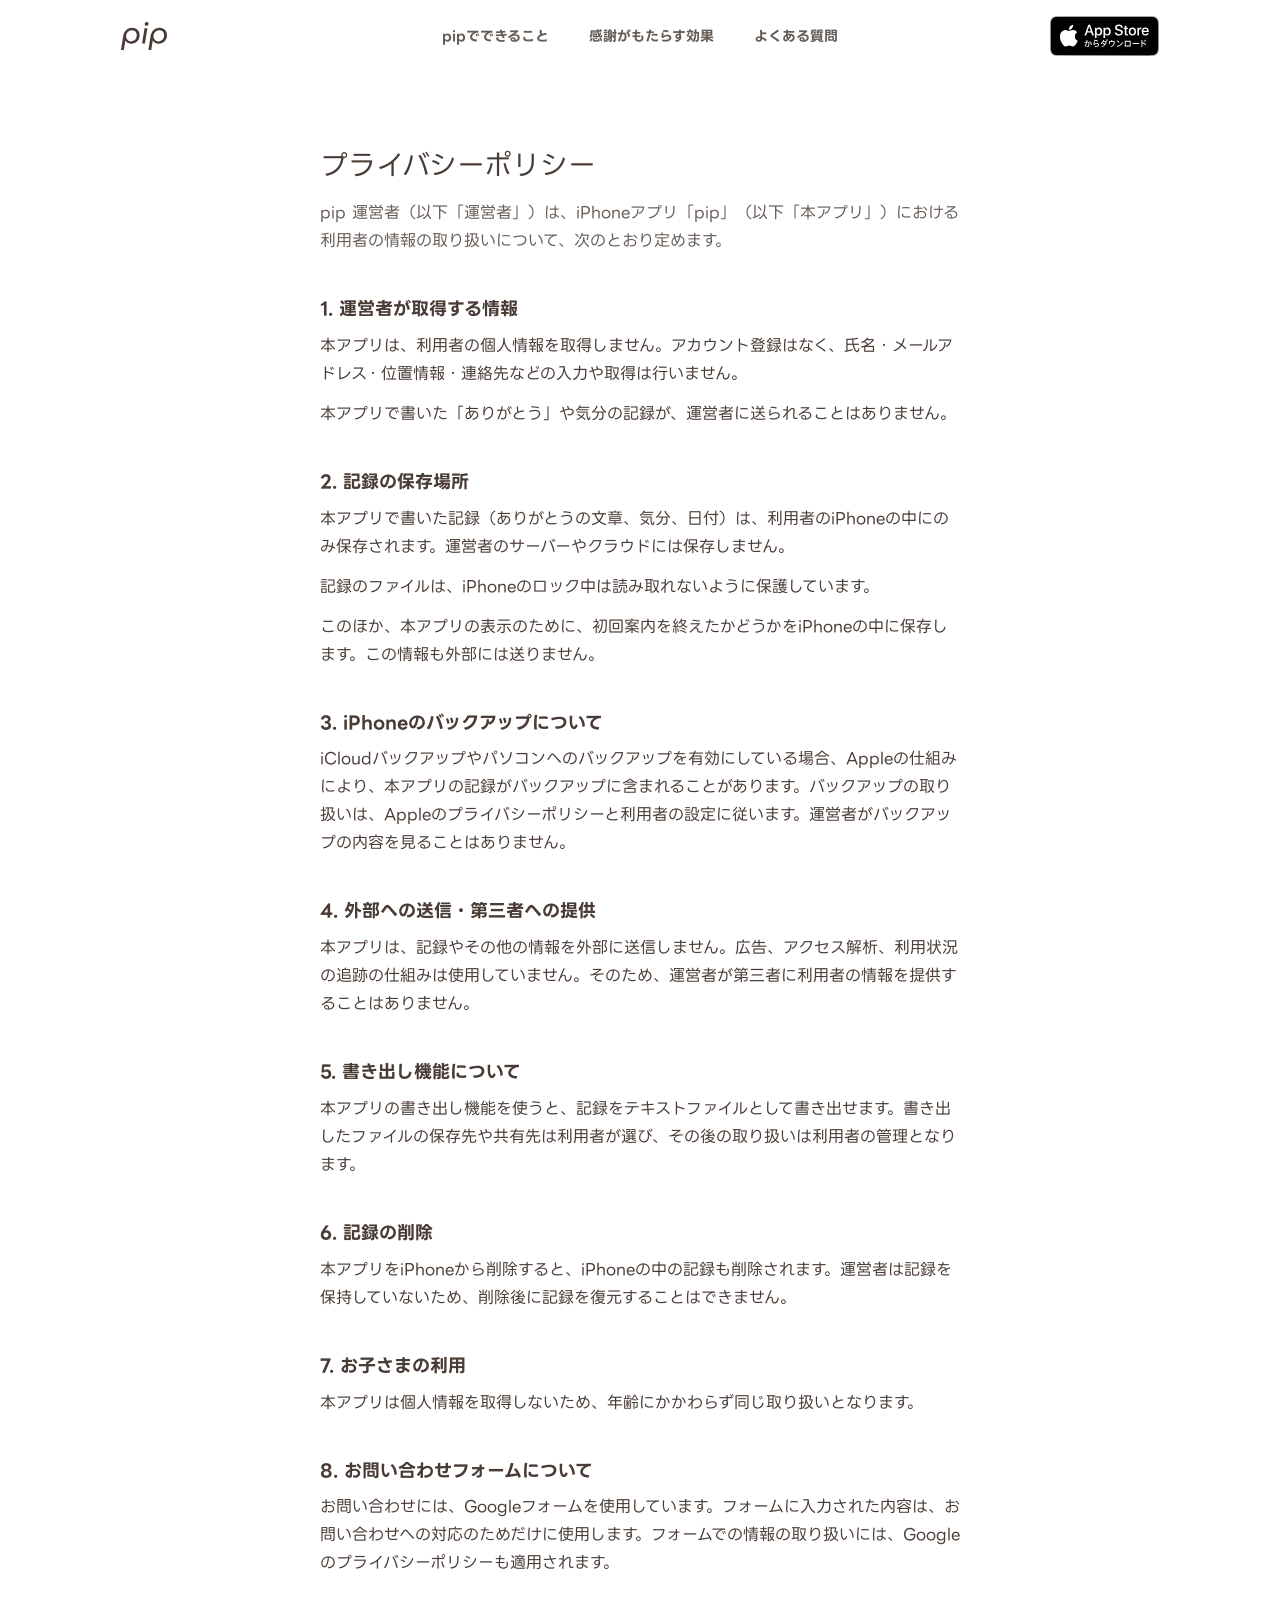
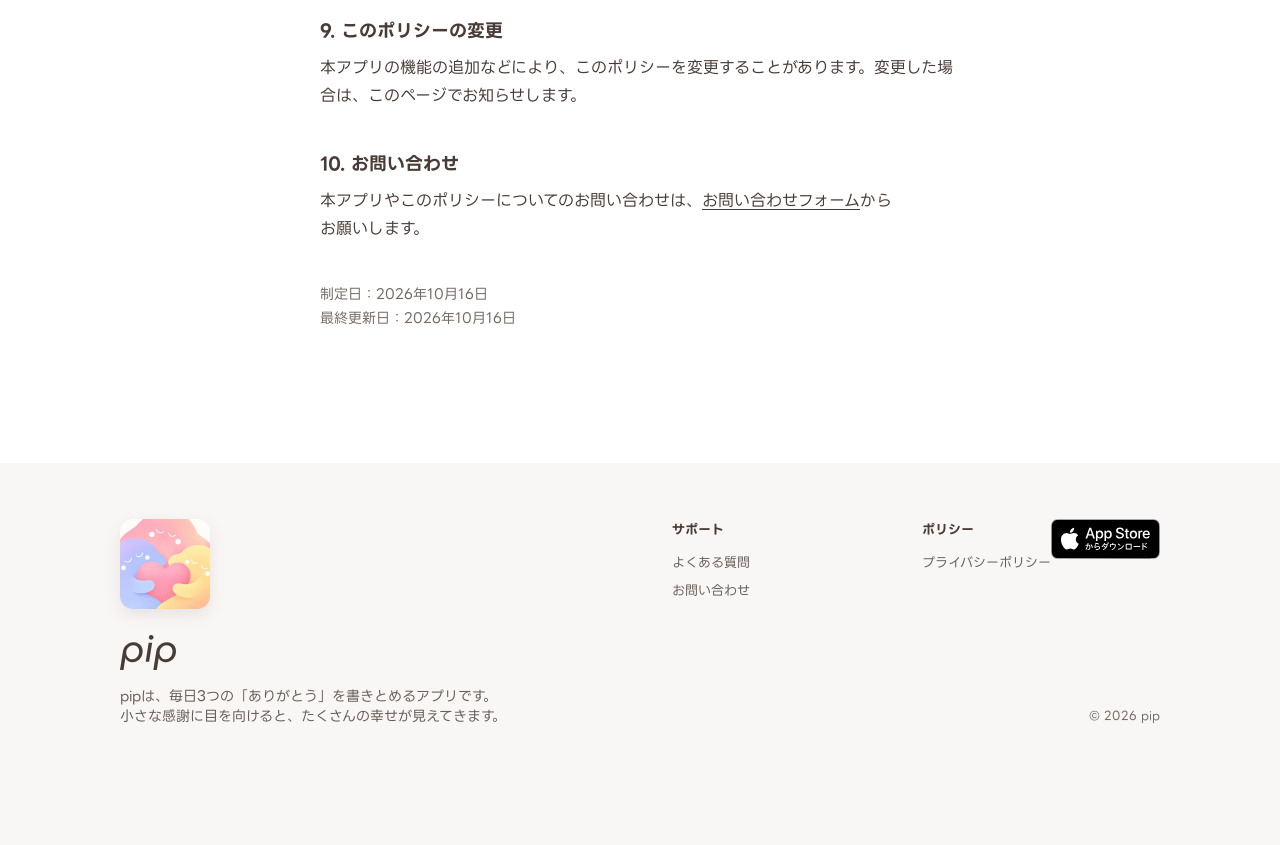
==== privacy/index.html @ 86acd4b5 "Keep the for-yourself gap above the App Store badge Co-Authored-By: Claude Opus 5.5 <noreply@anthrop" ====
<!doctype html>
<html lang="ja">
<head>
  <meta charset="utf-8">
  <meta name="viewport" content="width=device-width, initial-scale=1">
  <title>プライバシーポリシー | pip</title>
  <meta property="og:type" content="website">
  <meta property="og:site_name" content="pip">
  <meta property="og:title" content="プライバシーポリシー | pip">
  <meta property="og:description" content="pipのプライバシーポリシー">
  <meta property="og:url" content="https://pip-diary.com/privacy/">
  <meta property="og:image" content="https://pip-diary.com/ogp.png?v=20261016-2">
  <meta property="og:image:width" content="1200">
  <meta property="og:image:height" content="630">
  <meta property="og:image:alt" content="pip なんでもない日が愛おしくなる。毎日3つの「ありがとう」を書きとめるアプリの画面">
  <meta name="twitter:card" content="summary_large_image">
  <link rel="icon" href="../assets/img/favicon-64.png?v=20261016-2" type="image/png" sizes="64x64">
  <link rel="apple-touch-icon" href="../assets/img/apple-touch-icon.png">
  <link rel="stylesheet" href="../assets/site.css?v=20261027-4">
</head>
<body>
<header class="site-head">
  <div class="wrap">
    <a class="logo" href="../" aria-label="pip トップ"><img src="../assets/img/logo.svg" alt="pip" width="46" height="29"></a>
    <nav class="site-nav" aria-label="サイト">
      <a href="../#features">pipでできること</a>
      <a href="../#research">感謝がもたらす効果</a>
      <a href="../support/">よくある質問</a>
    </nav>
    <div class="head-actions">
      <a class="appstore-badge sm" href="https://apps.apple.com/jp/app/id6823105506"><img src="../assets/img/appstore-badge-ja.svg" alt="App Storeからダウンロード" width="109" height="40"></a>
      <button class="menu-btn" type="button" aria-label="メニューを開く" aria-expanded="false" aria-controls="menu">
        <svg class="i-open" width="24" height="24" viewBox="0 0 24 24" fill="none" aria-hidden="true"><path d="M4 7h16M4 12h16M4 17h16" stroke="currentColor" stroke-width="1.6" stroke-linecap="round"/></svg>
        <svg class="i-close" width="24" height="24" viewBox="0 0 24 24" fill="none" aria-hidden="true"><path d="M6 6l12 12M18 6L6 18" stroke="currentColor" stroke-width="1.6" stroke-linecap="round"/></svg>
      </button>
    </div>
  </div>
  <nav class="menu-panel" id="menu" aria-label="メニュー">
    <a href="../#features">pipでできること</a>
    <a href="../#research">感謝がもたらす効果</a>
    <a href="../support/">よくある質問</a>
  </nav>
</header>

<main class="doc">
  <h1>プライバシーポリシー</h1>
  <p class="lead">pip 運営者（以下「運営者」）は、iPhoneアプリ「pip」（以下「本アプリ」）における利用者の情報の取り扱いについて、次のとおり<span class="nw">定めます。</span></p>

  <h2>1. 運営者が取得する情報</h2>
  <p>本アプリは、利用者の個人情報を取得しません。アカウント登録はなく、氏名・メールアドレス・位置情報・連絡先などの入力や取得は行いません。</p>
  <p>本アプリで書いた「ありがとう」や気分の記録が、運営者に送られることはありません。</p>

  <h2>2. 記録の保存場所</h2>
  <p>本アプリで書いた記録（ありがとうの文章、気分、日付）は、利用者のiPhoneの中にのみ保存されます。運営者のサーバーやクラウドには保存しません。</p>
  <p>記録のファイルは、iPhoneのロック中は読み取れないように保護しています。</p>
  <p>このほか、本アプリの表示のために、初回案内を終えたかどうかをiPhoneの中に保存します。この情報も外部には送りません。</p>

  <h2>3. iPhoneのバックアップについて</h2>
  <p>iCloudバックアップやパソコンへのバックアップを有効にしている場合、Appleの仕組みにより、本アプリの記録がバックアップに含まれることがあります。バックアップの取り扱いは、Appleのプライバシーポリシーと利用者の設定に従います。運営者がバックアップの内容を見ることはありません。</p>

  <h2>4. 外部への送信・第三者への提供</h2>
  <p>本アプリは、記録やその他の情報を外部に送信しません。広告、アクセス解析、利用状況の追跡の仕組みは使用していません。そのため、運営者が第三者に利用者の情報を提供することはありません。</p>

  <h2>5. 書き出し機能について</h2>
  <p>本アプリの書き出し機能を使うと、記録をテキストファイルとして書き出せます。書き出したファイルの保存先や共有先は利用者が選び、その後の取り扱いは利用者の管理となります。</p>

  <h2>6. 記録の削除</h2>
  <p>本アプリをiPhoneから削除すると、iPhoneの中の記録も削除されます。運営者は記録を保持していないため、削除後に記録を復元することはできません。</p>

  <h2>7. お子さまの利用</h2>
  <p>本アプリは個人情報を取得しないため、年齢にかかわらず同じ取り扱いとなります。</p>

  <h2>8. お問い合わせフォームについて</h2>
  <p>お問い合わせには、Googleフォームを使用しています。フォームに入力された内容は、お問い合わせへの対応のためだけに使用します。フォームでの情報の取り扱いには、Googleのプライバシーポリシーも適用されます。</p>

  <h2>9. このポリシーの変更</h2>
  <p>本アプリの機能の追加などにより、このポリシーを変更することがあります。変更した場合は、このページでお知らせします。</p>

  <h2>10. お問い合わせ</h2>
  <p>本アプリやこのポリシーについてのお問い合わせは、<a href="https://docs.google.com/forms/d/e/1FAIpQLSdJjo40BKDZ7xD40BQzMcI94YQPE84XWrnTMVoTumcltyZtCQ/viewform">お問い合わせフォーム</a>から<span class="nw">お願いします。</span></p>

  <p class="meta">制定日：2026年10月16日<br>最終更新日：2026年10月16日</p>
</main>

<footer class="site-foot">
  <div class="wrap foot">
    <p class="foot-title">今日から、ありがとうを残そう</p>
    <a class="appstore-badge sm foot-dl" href="https://apps.apple.com/jp/app/id6823105506"><img src="../assets/img/appstore-badge-ja.svg" alt="App Storeからダウンロード" width="109" height="40"></a>
    <div class="foot-brand">
      <img class="foot-icon" src="../assets/img/app-icon.png" alt="" width="90" height="90" loading="lazy">
      <img class="foot-logo" src="../assets/img/logo.svg" alt="pip" width="56" height="35">
      <p class="foot-lead">pipは、毎日3つの「ありがとう」を<br class="br-sp">書きとめるアプリです。<br>小さな感謝に目を向けると、<br class="br-sp">たくさんの幸せが<span class="nw">見えてきます。</span></p>
    </div>
    <div class="foot-col foot-sup"><h2>サポート</h2><ul><li><a href="../support/">よくある質問</a></li><li><a href="https://docs.google.com/forms/d/e/1FAIpQLSdJjo40BKDZ7xD40BQzMcI94YQPE84XWrnTMVoTumcltyZtCQ/viewform">お問い合わせ</a></li></ul></div>
    <div class="foot-col foot-pol"><h2>ポリシー</h2><ul><li><a href="../privacy/">プライバシーポリシー</a></li></ul></div>
    <small class="foot-copy">© 2026 pip</small>
  </div>
</footer>
<script src="../assets/site.js?v=20261027-4" defer></script>
</body>
</html>
---- assets/site.css ----
/* pip site — shared foundation (LP, privacy, support)
   No external requests: fonts are bundled and subset to the characters used on the site. */

@font-face { font-family: "LINE Seed JP"; src: url("fonts/LINESeedJP-Regular.subset.woff2") format("woff2"); font-weight: 400; font-display: swap; }
@font-face { font-family: "LINE Seed JP"; src: url("fonts/LINESeedJP-Bold.subset.woff2") format("woff2"); font-weight: 700; font-display: swap; }
@font-face { font-family: "Unbounded"; src: url("fonts/Unbounded.subset.woff2") format("woff2"); font-weight: 300 600; font-display: swap; }
@font-face { font-family: "DM Sans"; src: url("fonts/DMSans.subset.woff2") format("woff2"); font-weight: 600; font-display: swap; }

:root {
  --ink: #493B35;
  --sub: #665C56;
  --muted: #756B65;
  --page: #FFFFFF;
  --milk: #FFFFFF;
  --panel: #F9F7F6;
  --selected: #EDE2DA;
  --line: #E8E1DB;
  --m-blue: #B9D3F5; --m-peri: #C9CEF5; --m-lav: #D9C9EF; --m-pink: #EEC3D6; --m-peach: #EEC8AF;
  --jp: "LINE Seed JP", -apple-system, "Hiragino Sans", "Hiragino Kaku Gothic ProN", sans-serif;
  --en: "Unbounded", var(--jp);
  --wide: 1200px;
  --gutter: 120px;
  --ease: cubic-bezier(.2,.8,.2,1);
  color-scheme: light;
}

* { box-sizing: border-box; }
html { -webkit-text-size-adjust: 100%; scroll-behavior: smooth; }
body {
  margin: 0;
  background: var(--page);
  color: var(--ink);
  font-family: var(--jp);
  font-size: 16px;
  line-height: 1.75;
  -webkit-font-smoothing: antialiased;
  overflow-x: hidden;
}
img { display: block; max-width: 100%; height: auto; }
.br-sp { display: none; }
.nw { white-space: nowrap; }
a { color: inherit; }
.wrap { max-width: calc(var(--wide) + var(--gutter) * 2); margin: 0 auto; padding: 0 var(--gutter); }
.sr-only { position: absolute; width: 1px; height: 1px; overflow: hidden; clip: rect(0 0 0 0); white-space: nowrap; }

/* ---------- buttons ---------- */
.pill {
  display: inline-flex; align-items: center; justify-content: center;
  height: 40px; padding: 0 18px; border-radius: 999px;
  background: var(--ink); color: #fff; font-weight: 700; font-size: 14px; line-height: 20px;
  text-decoration: none; white-space: nowrap;
  transition: transform .3s var(--ease), box-shadow .3s var(--ease);
}
.pill.ghost { background: var(--selected); color: var(--ink); }
.pill.lg { height: 60px; padding: 0 36px; font-size: 17px; }
.pill:hover { transform: translateY(-2px); box-shadow: 0 10px 24px rgba(73,59,53,.18); }
.pill[aria-disabled="true"] { cursor: default; }
/* official App Store badge (used once the app is available; lp.js swaps the buttons) */
.appstore-badge { display: inline-block; line-height: 0; padding: 15px; margin: -15px; border-radius: 8px; }
/* same height as the former large button (60px, 56px on phones); clear space = 1/4 of the height */
.appstore-badge img { height: 60px; width: auto; }
.appstore-badge.sm { padding: 10px; margin: -10px; }
.appstore-badge.sm img { height: 40px; }
.pill[aria-disabled="true"]:hover { transform: none; box-shadow: none; }
.pill.ghost:hover { box-shadow: 0 8px 18px rgba(73,59,53,.10); }

/* ---------- header ---------- */
.site-head { position: sticky; top: 0; z-index: 50; height: 72px; border-bottom: 1px solid var(--line); background: rgba(255,255,255,.86); backdrop-filter: blur(14px); -webkit-backdrop-filter: blur(14px); transition: background-color .35s ease, border-color .35s ease, backdrop-filter .35s ease; }
.site-head .wrap { display: flex; align-items: center; justify-content: space-between; height: 72px; border: 1px solid transparent; border-radius: 99px; transition: max-width .45s var(--ease), padding .45s var(--ease), height .45s var(--ease), transform .45s var(--ease), background-color .35s ease, border-color .35s ease, box-shadow .35s ease; }
/* after scrolling: floating glass bar (Figma 状態 / スクロール後のヘッダー) */
/* before scrolling: no underline and no white band, so the page background runs under the header (2026-10-17) */
.site-head:not(.is-scrolled) { border-bottom-color: transparent; background: transparent; backdrop-filter: none; -webkit-backdrop-filter: none; }
/* LP only: the nav appears with the floating bar after scrolling */
.site-nav { transition: opacity .35s ease, visibility .35s; }
body:has(.hero) .site-head:not(.is-scrolled) .site-nav { opacity: 0; visibility: hidden; }
.site-head.is-scrolled { background: transparent; border-bottom-color: transparent; backdrop-filter: none; -webkit-backdrop-filter: none; pointer-events: none; }
.site-head.is-scrolled .wrap { pointer-events: auto; max-width: 1232px; height: 64px; padding: 0 16px 0 28px; transform: translateY(16px); background: rgba(255,255,255,.56); border-color: rgba(255,255,255,.9); backdrop-filter: blur(10px); -webkit-backdrop-filter: blur(10px); box-shadow: 0 10px 30px rgba(112,83,71,.08); }
.site-head .logo img { width: 46px; height: auto; }
.site-head .wrap { position: relative; }
.site-nav { position: absolute; left: 50%; top: 50%; transform: translate(-50%, -50%); display: flex; gap: 40px; font-size: 14px; line-height: 20px; font-weight: 700; color: var(--sub); white-space: nowrap; }
.site-nav a { text-decoration: none; transition: color .2s; }
.site-nav a:hover, .site-nav a[aria-current="page"] { color: var(--ink); }
.head-actions { display: flex; align-items: center; gap: 10px; margin-left: auto; }
.menu-btn { display: none; width: 40px; height: 40px; border: 0; background: none; padding: 0; cursor: pointer; color: var(--ink); align-items: center; justify-content: center; }
.menu-btn .i-close { display: none; }
.menu-btn[aria-expanded="true"] .i-open { display: none; }
.menu-btn[aria-expanded="true"] .i-close { display: block; }
.menu-panel { display: none; }

/* ---------- section headings (shared with the LP) ---------- */
.en { font-family: var(--en); font-weight: 500; color: #F28B8A; font-size: 15px; line-height: 22px; letter-spacing: .02em; }
.h2 { font-size: 44px; line-height: 64px; font-weight: 400; margin: 0; }
.sec-head { text-align: center; }
.sec-head .en { display: block; margin-bottom: 14px; }
.sec-head .lead { margin: 16px auto 0; color: var(--ink); font-size: 16px; line-height: 28px; letter-spacing: .04em; }

/* ---------- FAQ (Figma pip / FAQ / v1) ---------- */
.faq { padding-top: 120px; padding-bottom: 160px; }
.faq .sec-head .en { margin-bottom: 18px; }
.qa-list { max-width: 760px; margin: 72px auto 0; border-bottom: 1px solid var(--line); }
.qa { display: flex; gap: 20px; padding: 28px 0; border-top: 1px solid var(--line); }
.q-mark { flex: none; font: 500 18px/30px var(--en); color: var(--muted); }
.qa dt { font-size: 18px; line-height: 30px; font-weight: 700; text-wrap: balance; }
.qa dd { margin: 8px 0 0; font-size: 15px; line-height: 28px; color: var(--sub); }
.faq-contact { max-width: 760px; margin: 32px auto 0; font-size: 15px; line-height: 28px; color: var(--sub); }
.faq-contact a { color: var(--ink); text-underline-offset: 3px; }

/* ---------- footer ---------- */
.site-foot { position: relative; background: var(--panel); padding: 56px 0 120px; overflow: hidden; }
/* Figma Footer (PC 618:627 v35 / SP 636:735 v34) */
.foot { position: relative; display: grid; grid-template-columns: minmax(0, 580px) minmax(0, 250px) minmax(max-content, 1fr) auto; column-gap: 0; grid-template-areas: "brand sup pol dl"; align-items: start; }
.foot-title { display: none; margin: 0; font-size: 22px; line-height: 32px; font-weight: 700; }
.foot-dl { grid-area: dl; }
.foot-brand { grid-area: brand; display: flex; flex-direction: column; align-items: flex-start; gap: 16px; }
.foot-icon { width: 90px; height: 90px; border-radius: 13px; box-shadow: 0 6px 16px rgba(112,83,71,.12); }
.foot-logo { width: 56px; margin-top: 10px; } /* キャラクターとの間 16→26px（2026-10-17） */
.foot-lead { margin: 0; font-size: 14px; line-height: 1.4; color: var(--sub); }
.foot-sup { grid-area: sup; } .foot-pol { grid-area: pol; }
.foot-col h2 { margin: 0 0 12px; font-size: 13px; line-height: 20px; }
.foot-col ul { list-style: none; margin: 0; padding: 0; font-size: 13px; color: var(--sub); line-height: 22px; }
.foot-col li + li { margin-top: 6px; }
.foot-col a { text-decoration: none; white-space: nowrap; }
.foot-col a:hover { text-decoration: underline; }
.foot-copy { position: absolute; right: var(--gutter); bottom: 0; font-size: 12px; line-height: 18px; color: var(--muted); }

/* ---------- document pages (privacy / support): simple single column ---------- */
.doc { max-width: 680px; margin: 0 auto; padding: 72px 20px 120px; }
.doc h1 { font-size: 28px; line-height: 1.5; font-weight: 400; margin: 0 0 12px; }
.doc h2 { font-size: 18px; line-height: 1.6; font-weight: 700; margin: 40px 0 8px; text-wrap: balance; }
.doc p, .doc li { margin: 0 0 12px; }
.doc .lead { color: var(--sub); margin-bottom: 32px; }
.doc .meta { color: var(--muted); font-size: 14px; margin-top: 40px; }
.doc a { color: var(--ink); text-underline-offset: 3px; }
.doc .card { background: var(--panel); border-radius: 18px; padding: 20px 22px; margin: 16px 0; }
.doc .qa dt { font-weight: 700; margin-top: 24px; text-wrap: balance; }
.doc .qa dd { margin: 4px 0 0; color: var(--ink); }
.doc .button { display: inline-flex; align-items: center; height: 52px; padding: 0 24px; border-radius: 999px; background: var(--ink); color: #fff; font-weight: 700; text-decoration: none; }

@media (max-width: 860px) {
  :root { --gutter: 24px; }
  .br-sp { display: inline; }
  .site-head { height: 60px; border-bottom: 0; }
  .site-head .wrap { height: 60px; padding: 0 16px 0 20px; }
  .site-head.is-scrolled .wrap { max-width: calc(100% - 24px); height: 52px; padding: 0 4px 0 16px; transform: translateY(10px); }
  .head-actions { gap: 4px; }
  .site-head .logo img { width: 40px; }
  .site-nav, .head-actions .ghost { display: none; }
  /* before scrolling: logo left, menu right (Figma SP Header); the download button joins after scrolling */
  .menu-btn { display: inline-flex; }
  .site-head:not(.is-scrolled) .head-actions .pill, .site-head:not(.is-scrolled) .head-actions .appstore-badge { display: none; }
  /* Figma 状態 / SPメニューを開いたとき */
  .menu-panel { position: fixed; top: 70px; left: 12px; right: 12px; pointer-events: auto; padding: 8px 20px; border-radius: 24px; background: rgba(255,255,255,.92); border: 1px solid rgba(255,255,255,.9); backdrop-filter: blur(10px); -webkit-backdrop-filter: blur(10px); box-shadow: 0 10px 30px rgba(112,83,71,.10); }
  .menu-panel.open { display: block; }
  .menu-panel a { display: block; padding: 14px 0; text-decoration: none; font-size: 15px; font-weight: 700; line-height: 22px; color: var(--ink); }
  .menu-panel a + a { border-top: 1px solid var(--line); }
  .site-foot { padding: 48px 0 56px; }
  /* Figma Footer SP (636:735 v35): brand -> links -> download -> copyright */
  .foot { grid-template-columns: auto auto; justify-content: start; column-gap: 48px; grid-template-areas: "brand brand" "sup pol" "dl dl" "copy copy"; }
  .foot-brand { gap: 12px; margin-bottom: 32px; }
  .foot-icon { width: 64px; height: 64px; border-radius: 14px; }
  .foot-logo { width: 40px; margin-top: 0; } /* SPはヘッダーのロゴと同じ幅 */
  .foot-lead { font-size: 13px; line-height: 22px; }
  .foot-col h2 { margin-bottom: 10px; }
  .foot-col ul { line-height: 20px; }
  .foot-col li + li { margin-top: 10px; }
  .foot-dl { justify-self: start; margin-top: 32px; }
  /* the badge's -10px tap margin would cancel the 32px gap: keep the visible gap at 32px */
  .appstore-badge.sm.foot-dl { margin-top: 22px; }
  .appstore-badge:not(.sm) { padding: 14px; margin: -14px; }
  .appstore-badge:not(.sm) img { height: 56px; }
  .foot-copy { position: static; grid-area: copy; margin-top: 32px; font-size: 11px; }
  .en { font-size: 12px; line-height: 18px; }
  .h2 { font-size: 26px; line-height: 38px; }
  .sec-head .en { margin-bottom: 8px; }
  .sec-head .lead { font-size: 14px; line-height: 24px; margin-top: 12px; }
  .faq { padding-top: 64px; padding-bottom: 96px; }
  .faq .sec-head .en { margin-bottom: 8px; }
  .qa-list { margin-top: 32px; }
  .qa { gap: 12px; padding: 22px 0; }
  .q-mark { font-size: 15px; line-height: 26px; }
  .qa dt { font-size: 16px; line-height: 26px; }
  .qa dd { font-size: 14px; line-height: 24px; }
  .faq-contact { margin-top: 24px; font-size: 14px; line-height: 24px; }
  .doc { padding-top: 48px; }
  .doc h1 { font-size: 24px; }
}

@media (prefers-reduced-motion: reduce) {
  html { scroll-behavior: auto; }
  *, *::before, *::after { animation: none !important; transition: none !important; }
}
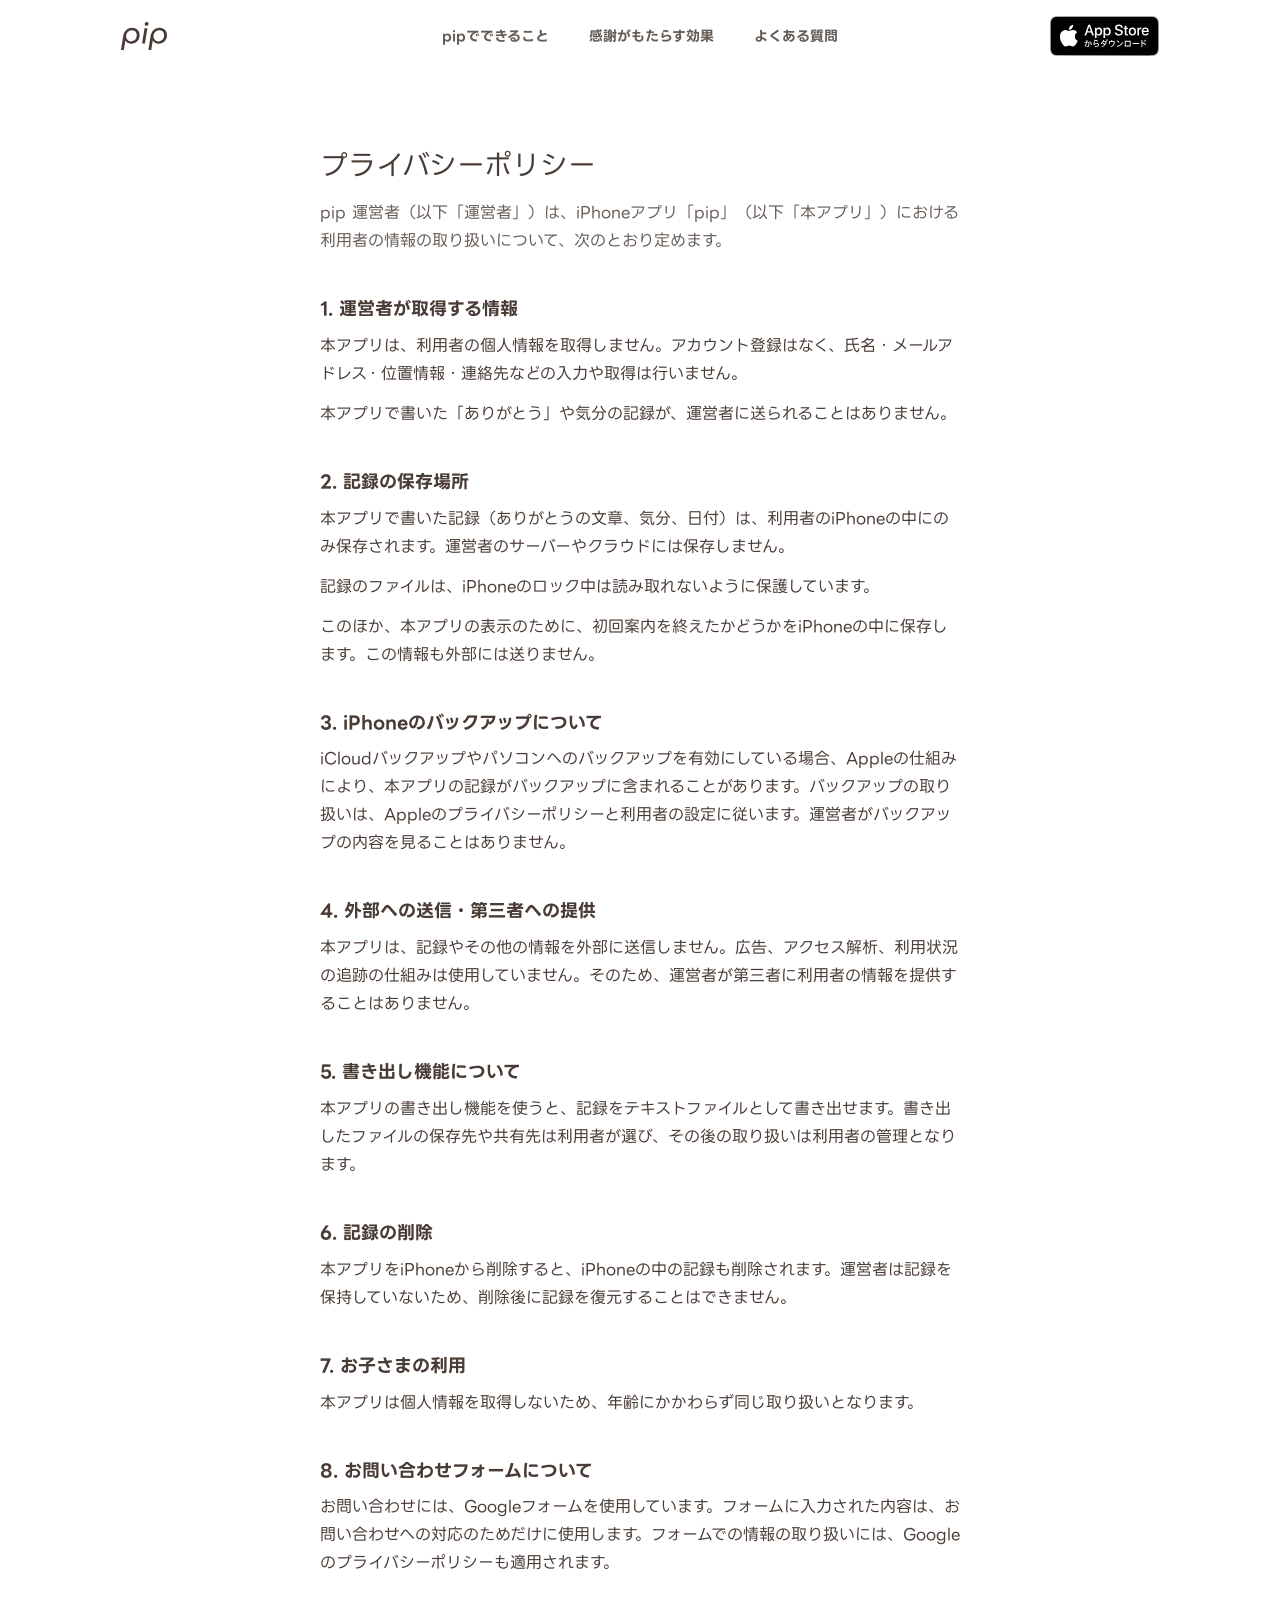
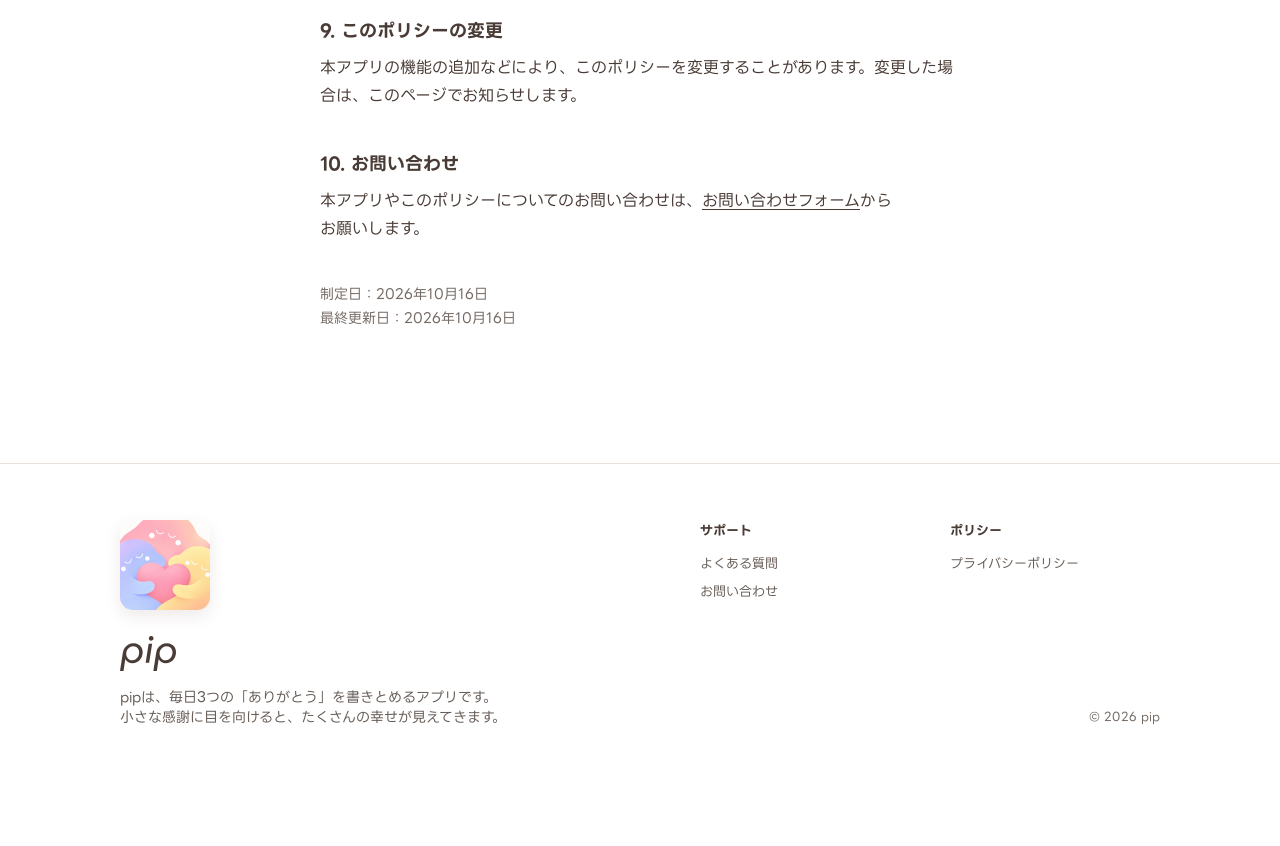
==== commit 506ace13: "Remove footer App Store badge and the line above for yourself; footer without background, tighter sp" ====
--- a/privacy/index.html
+++ b/privacy/index.html
@@ -16,7 +16,7 @@
   <meta name="twitter:card" content="summary_large_image">
   <link rel="icon" href="../assets/img/favicon-64.png?v=20261016-2" type="image/png" sizes="64x64">
   <link rel="apple-touch-icon" href="../assets/img/apple-touch-icon.png">
-  <link rel="stylesheet" href="../assets/site.css?v=20261027-4">
+  <link rel="stylesheet" href="../assets/site.css?v=20261027-8">
 </head>
 <body>
 <header class="site-head">
@@ -85,7 +85,6 @@
 <footer class="site-foot">
   <div class="wrap foot">
     <p class="foot-title">今日から、ありがとうを残そう</p>
-    <a class="appstore-badge sm foot-dl" href="https://apps.apple.com/jp/app/id6823105506"><img src="../assets/img/appstore-badge-ja.svg" alt="App Storeからダウンロード" width="109" height="40"></a>
     <div class="foot-brand">
       <img class="foot-icon" src="../assets/img/app-icon.png" alt="" width="90" height="90" loading="lazy">
       <img class="foot-logo" src="../assets/img/logo.svg" alt="pip" width="56" height="35">
@@ -96,6 +95,6 @@
     <small class="foot-copy">© 2026 pip</small>
   </div>
 </footer>
-<script src="../assets/site.js?v=20261027-4" defer></script>
+<script src="../assets/site.js?v=20261027-8" defer></script>
 </body>
 </html>
--- a/assets/site.css
+++ b/assets/site.css
@@ -106,11 +106,11 @@
 .faq-contact a { color: var(--ink); text-underline-offset: 3px; }
 
 /* ---------- footer ---------- */
-.site-foot { position: relative; background: var(--panel); padding: 56px 0 120px; overflow: hidden; }
+/* 背景なし＋上の罫線（2026-10-27 本人：グレーだと上のグラデと混じって濁る→白→背景なしに決定） */
+.site-foot { position: relative; border-top: 1px solid var(--line); padding: 56px 0 120px; overflow: hidden; }
 /* Figma Footer (PC 618:627 v35 / SP 636:735 v34) */
-.foot { position: relative; display: grid; grid-template-columns: minmax(0, 580px) minmax(0, 250px) minmax(max-content, 1fr) auto; column-gap: 0; grid-template-areas: "brand sup pol dl"; align-items: start; }
+.foot { position: relative; display: grid; grid-template-columns: minmax(0, 580px) minmax(0, 250px) minmax(max-content, 1fr); column-gap: 0; grid-template-areas: "brand sup pol"; align-items: start; }
 .foot-title { display: none; margin: 0; font-size: 22px; line-height: 32px; font-weight: 700; }
-.foot-dl { grid-area: dl; }
 .foot-brand { grid-area: brand; display: flex; flex-direction: column; align-items: flex-start; gap: 16px; }
 .foot-icon { width: 90px; height: 90px; border-radius: 13px; box-shadow: 0 6px 16px rgba(112,83,71,.12); }
 .foot-logo { width: 56px; margin-top: 10px; } /* キャラクターとの間 16→26px（2026-10-17） */
@@ -154,8 +154,8 @@
   .menu-panel a { display: block; padding: 14px 0; text-decoration: none; font-size: 15px; font-weight: 700; line-height: 22px; color: var(--ink); }
   .menu-panel a + a { border-top: 1px solid var(--line); }
   .site-foot { padding: 48px 0 56px; }
-  /* Figma Footer SP (636:735 v35): brand -> links -> download -> copyright */
-  .foot { grid-template-columns: auto auto; justify-content: start; column-gap: 48px; grid-template-areas: "brand brand" "sup pol" "dl dl" "copy copy"; }
+  /* Figma Footer SP (636:735 v71): brand -> links -> copyright（ダウンロードは2026-10-27に外した） */
+  .foot { grid-template-columns: auto auto; justify-content: start; column-gap: 48px; grid-template-areas: "brand brand" "sup pol" "copy copy"; }
   .foot-brand { gap: 12px; margin-bottom: 32px; }
   .foot-icon { width: 64px; height: 64px; border-radius: 14px; }
   .foot-logo { width: 40px; margin-top: 0; } /* SPはヘッダーのロゴと同じ幅 */
@@ -163,9 +163,6 @@
   .foot-col h2 { margin-bottom: 10px; }
   .foot-col ul { line-height: 20px; }
   .foot-col li + li { margin-top: 10px; }
-  .foot-dl { justify-self: start; margin-top: 32px; }
-  /* the badge's -10px tap margin would cancel the 32px gap: keep the visible gap at 32px */
-  .appstore-badge.sm.foot-dl { margin-top: 22px; }
   .appstore-badge:not(.sm) { padding: 14px; margin: -14px; }
   .appstore-badge:not(.sm) img { height: 56px; }
   .foot-copy { position: static; grid-area: copy; margin-top: 32px; font-size: 11px; }
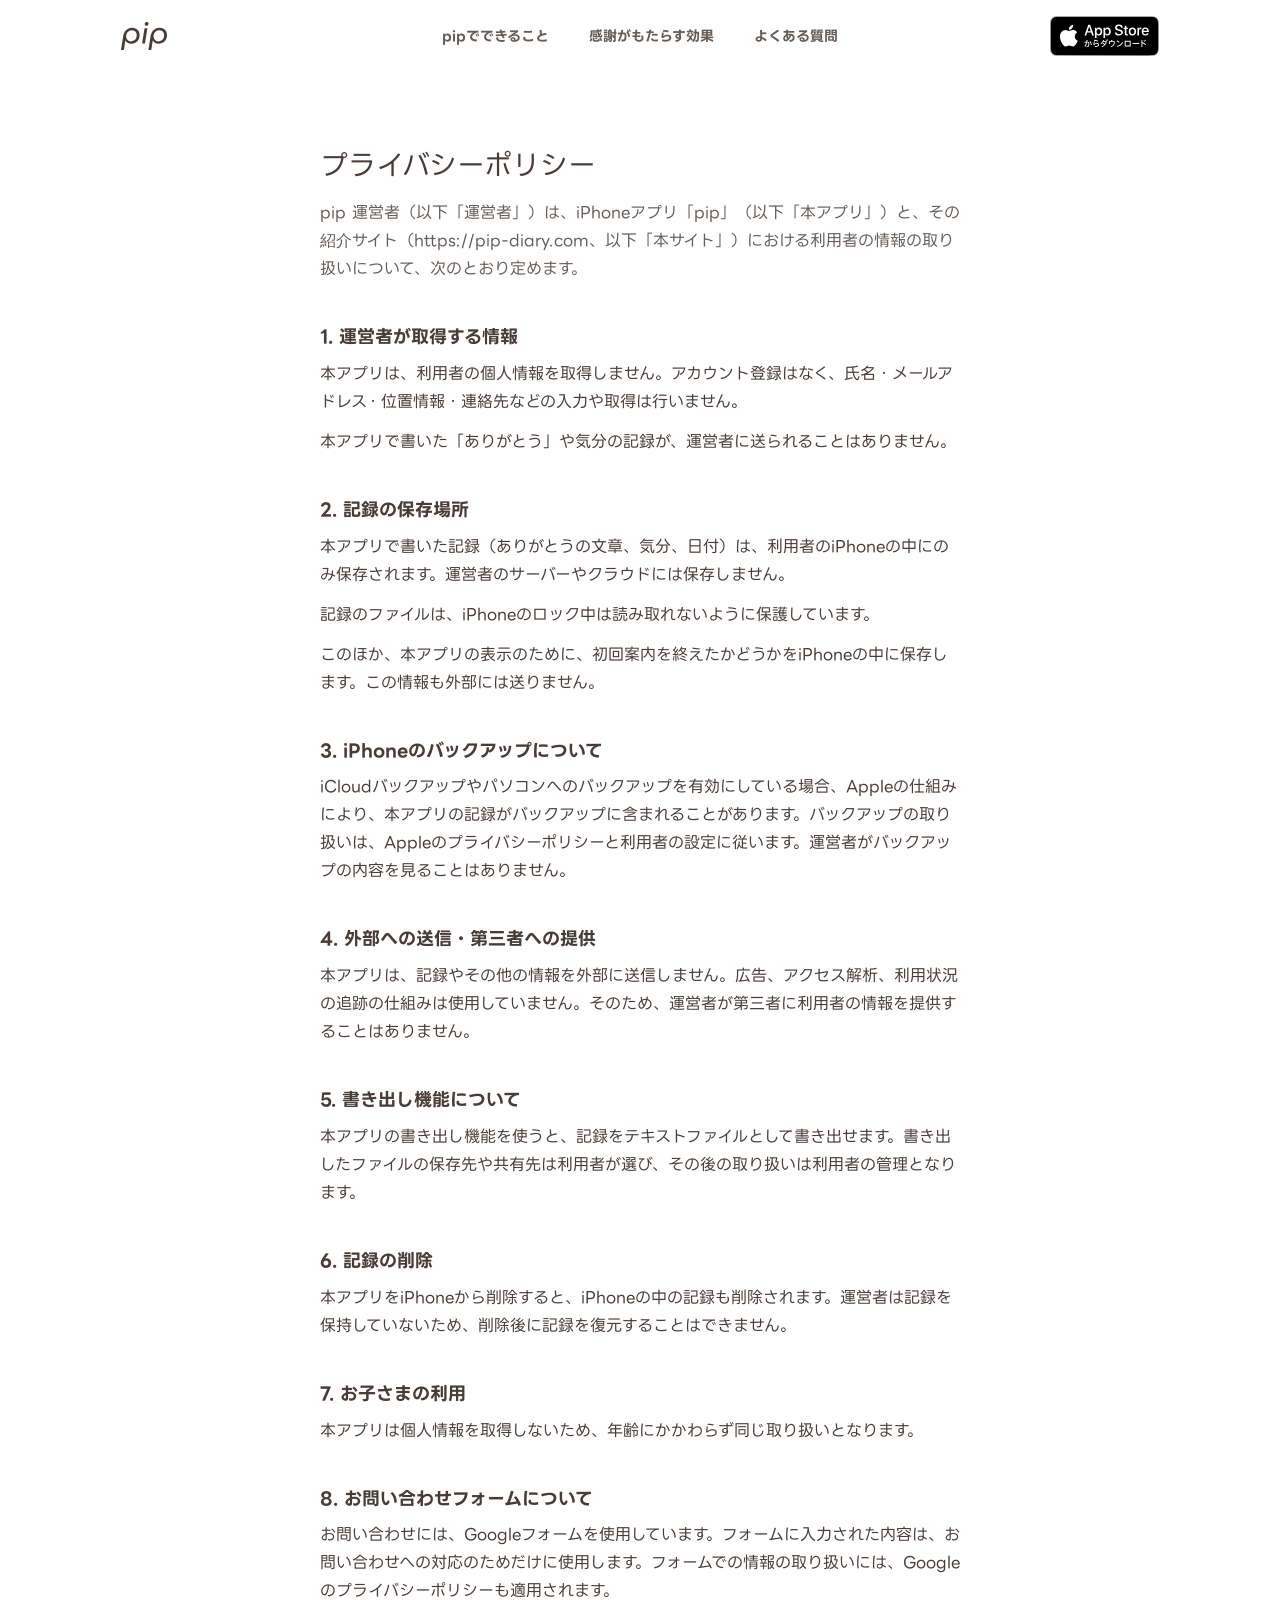
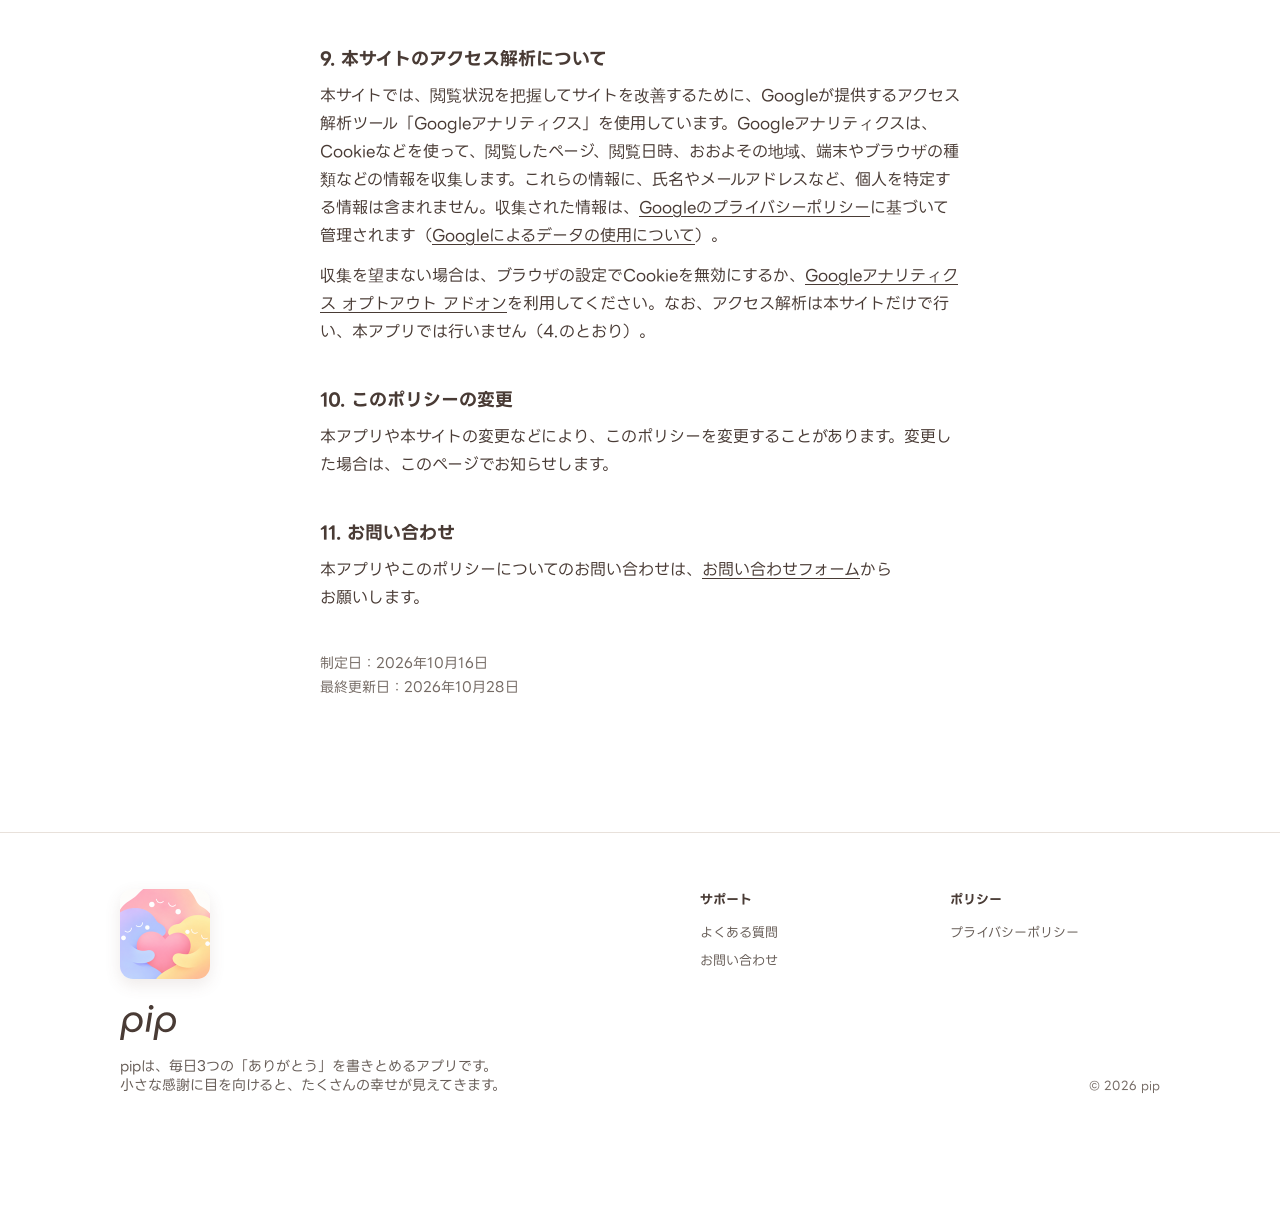
==== commit 265ff98b: "Add Google Analytics (GA4) and the site analytics section to the privacy policy Co-Authored-By: Clau" ====
--- a/privacy/index.html
+++ b/privacy/index.html
@@ -3,6 +3,15 @@
 <head>
   <meta charset="utf-8">
   <meta name="viewport" content="width=device-width, initial-scale=1">
+  <!-- Googleアナリティクス（GA4、2026-10-28）。本番（pip-diary.com）のときだけ読み込む。プライバシーポリシー9.に記載 -->
+  <script>
+    (function () {
+      if (!/(^|\.)pip-diary\.com$/.test(location.hostname)) return;
+      var s = document.createElement('script'); s.async = true; s.src = 'https://www.googletagmanager.com/gtag/js?id=G-9JDP6H20CH'; document.head.appendChild(s);
+      window.dataLayer = window.dataLayer || []; window.gtag = function () { dataLayer.push(arguments); };
+      gtag('js', new Date()); gtag('config', 'G-9JDP6H20CH');
+    })();
+  </script>
   <title>プライバシーポリシー | pip</title>
   <meta property="og:type" content="website">
   <meta property="og:site_name" content="pip">
@@ -16,12 +25,12 @@
   <meta name="twitter:card" content="summary_large_image">
   <link rel="icon" href="../assets/img/favicon-64.png?v=20261016-2" type="image/png" sizes="64x64">
   <link rel="apple-touch-icon" href="../assets/img/apple-touch-icon.png">
-  <link rel="stylesheet" href="../assets/site.css?v=20261027-8">
+  <link rel="stylesheet" href="../assets/site.css?v=20261028-8">
 </head>
 <body>
 <header class="site-head">
   <div class="wrap">
-    <a class="logo" href="../" aria-label="pip トップ"><img src="../assets/img/logo.svg" alt="pip" width="46" height="29"></a>
+    <a class="logo" href="../" aria-label="pip トップ"><span class="head-mark" aria-hidden="true"><img src="../assets/img/character.png" alt="" width="28" height="28"></span><img src="../assets/img/logo.svg" alt="pip" width="46" height="29"></a>
     <nav class="site-nav" aria-label="サイト">
       <a href="../#features">pipでできること</a>
       <a href="../#research">感謝がもたらす効果</a>
@@ -44,7 +53,7 @@
 
 <main class="doc">
   <h1>プライバシーポリシー</h1>
-  <p class="lead">pip 運営者（以下「運営者」）は、iPhoneアプリ「pip」（以下「本アプリ」）における利用者の情報の取り扱いについて、次のとおり<span class="nw">定めます。</span></p>
+  <p class="lead">pip 運営者（以下「運営者」）は、iPhoneアプリ「pip」（以下「本アプリ」）と、その紹介サイト（https://pip-diary.com、以下「本サイト」）における利用者の情報の取り扱いについて、次のとおり<span class="nw">定めます。</span></p>
 
   <h2>1. 運営者が取得する情報</h2>
   <p>本アプリは、利用者の個人情報を取得しません。アカウント登録はなく、氏名・メールアドレス・位置情報・連絡先などの入力や取得は行いません。</p>
@@ -73,13 +82,17 @@
   <h2>8. お問い合わせフォームについて</h2>
   <p>お問い合わせには、Googleフォームを使用しています。フォームに入力された内容は、お問い合わせへの対応のためだけに使用します。フォームでの情報の取り扱いには、Googleのプライバシーポリシーも適用されます。</p>
 
-  <h2>9. このポリシーの変更</h2>
-  <p>本アプリの機能の追加などにより、このポリシーを変更することがあります。変更した場合は、このページでお知らせします。</p>
+  <h2>9. 本サイトのアクセス解析について</h2>
+  <p>本サイトでは、閲覧状況を把握してサイトを改善するために、Googleが提供するアクセス解析ツール「Googleアナリティクス」を使用しています。Googleアナリティクスは、Cookieなどを使って、閲覧したページ、閲覧日時、おおよその地域、端末やブラウザの種類などの情報を収集します。これらの情報に、氏名やメールアドレスなど、個人を特定する情報は含まれません。収集された情報は、<a href="https://policies.google.com/privacy?hl=ja">Googleのプライバシーポリシー</a>に基づいて管理されます（<a href="https://policies.google.com/technologies/partner-sites?hl=ja">Googleによるデータの使用について</a>）。</p>
+  <p>収集を望まない場合は、ブラウザの設定でCookieを無効にするか、<a href="https://tools.google.com/dlpage/gaoptout?hl=ja">Googleアナリティクス オプトアウト アドオン</a>を利用してください。なお、アクセス解析は本サイトだけで行い、本アプリでは行いません（4.のとおり）。</p>
 
-  <h2>10. お問い合わせ</h2>
+  <h2>10. このポリシーの変更</h2>
+  <p>本アプリや本サイトの変更などにより、このポリシーを変更することがあります。変更した場合は、このページでお知らせします。</p>
+
+  <h2>11. お問い合わせ</h2>
   <p>本アプリやこのポリシーについてのお問い合わせは、<a href="https://docs.google.com/forms/d/e/1FAIpQLSdJjo40BKDZ7xD40BQzMcI94YQPE84XWrnTMVoTumcltyZtCQ/viewform">お問い合わせフォーム</a>から<span class="nw">お願いします。</span></p>
 
-  <p class="meta">制定日：2026年10月16日<br>最終更新日：2026年10月16日</p>
+  <p class="meta">制定日：2026年10月16日<br>最終更新日：2026年10月28日</p>
 </main>
 
 <footer class="site-foot">
@@ -95,6 +108,6 @@
     <small class="foot-copy">© 2026 pip</small>
   </div>
 </footer>
-<script src="../assets/site.js?v=20261027-8" defer></script>
+<script src="../assets/site.js?v=20261028-8" defer></script>
 </body>
 </html>
--- a/assets/site.css
+++ b/assets/site.css
@@ -74,8 +74,17 @@
 .site-nav { transition: opacity .35s ease, visibility .35s; }
 body:has(.hero) .site-head:not(.is-scrolled) .site-nav { opacity: 0; visibility: hidden; }
 .site-head.is-scrolled { background: transparent; border-bottom-color: transparent; backdrop-filter: none; -webkit-backdrop-filter: none; pointer-events: none; }
-.site-head.is-scrolled .wrap { pointer-events: auto; max-width: 1232px; height: 64px; padding: 0 16px 0 28px; transform: translateY(16px); background: rgba(255,255,255,.56); border-color: rgba(255,255,255,.9); backdrop-filter: blur(10px); -webkit-backdrop-filter: blur(10px); box-shadow: 0 10px 30px rgba(112,83,71,.08); }
+.site-head.is-scrolled .wrap { pointer-events: auto; max-width: 1232px; height: 64px; padding: 0 12px; transform: translateY(16px); background: rgba(255,255,255,.56); border-color: rgba(255,255,255,.9); backdrop-filter: blur(10px); -webkit-backdrop-filter: blur(10px); box-shadow: 0 10px 30px rgba(112,83,71,.08); }
 .site-head .logo img { width: 46px; height: auto; }
+/* スクロール後だけ、ロゴの左にFVのキャラクターを丸いガラスに入れて出す（2026-10-28 本人） */
+.site-head .logo { display: inline-flex; align-items: center; }
+.head-mark { display: inline-grid; place-items: center; flex: none; width: 0; height: 32px; margin-right: 0; border-radius: 50%; overflow: hidden; opacity: 0;
+  background: radial-gradient(circle at 30% 22%, rgba(255,255,255,.95) 0, rgba(255,255,255,0) 45%), radial-gradient(circle at 25% 70%, rgba(238,195,214,.55), transparent 60%), radial-gradient(circle at 78% 35%, rgba(185,211,245,.55), transparent 60%), radial-gradient(circle at 55% 88%, rgba(238,200,175,.55), transparent 60%), #fff;
+  box-shadow: inset 0 0 0 1px rgba(255,255,255,.95), 0 2px 6px rgba(112,83,71,.10); transition: width .45s var(--ease), margin .45s var(--ease), opacity .35s ease; }
+.site-head .logo .head-mark img { width: 26px; height: 26px; object-fit: contain; }
+/* 2026-10-28 本人：アイコンはバッジ（40px）と同じ上下12pxの余白で40pxに。左も12pxにして、ヘッダーの丸い端に沿わせる（右のバッジも12px） */
+.site-head.is-scrolled .head-mark { width: 40px; height: 40px; margin-right: 10px; opacity: 1; }
+.site-head.is-scrolled .logo .head-mark img { width: 33px; height: 33px; }
 .site-head .wrap { position: relative; }
 .site-nav { position: absolute; left: 50%; top: 50%; transform: translate(-50%, -50%); display: flex; gap: 40px; font-size: 14px; line-height: 20px; font-weight: 700; color: var(--sub); white-space: nowrap; }
 .site-nav a { text-decoration: none; transition: color .2s; }
@@ -141,9 +150,11 @@
   .br-sp { display: inline; }
   .site-head { height: 60px; border-bottom: 0; }
   .site-head .wrap { height: 60px; padding: 0 16px 0 20px; }
-  .site-head.is-scrolled .wrap { max-width: calc(100% - 24px); height: 52px; padding: 0 4px 0 16px; transform: translateY(10px); }
+  .site-head.is-scrolled .wrap { max-width: calc(100% - 24px); height: 52px; padding: 0 4px 0 6px; transform: translateY(10px); }
   .head-actions { gap: 4px; }
   .site-head .logo img { width: 40px; }
+  /* SPはヘッダー52px・バッジ40pxで上下6px → アイコン40px、左も6px */
+  .site-head.is-scrolled .head-mark { width: 40px; height: 40px; margin-right: 8px; }
   .site-nav, .head-actions .ghost { display: none; }
   /* before scrolling: logo left, menu right (Figma SP Header); the download button joins after scrolling */
   .menu-btn { display: inline-flex; }
